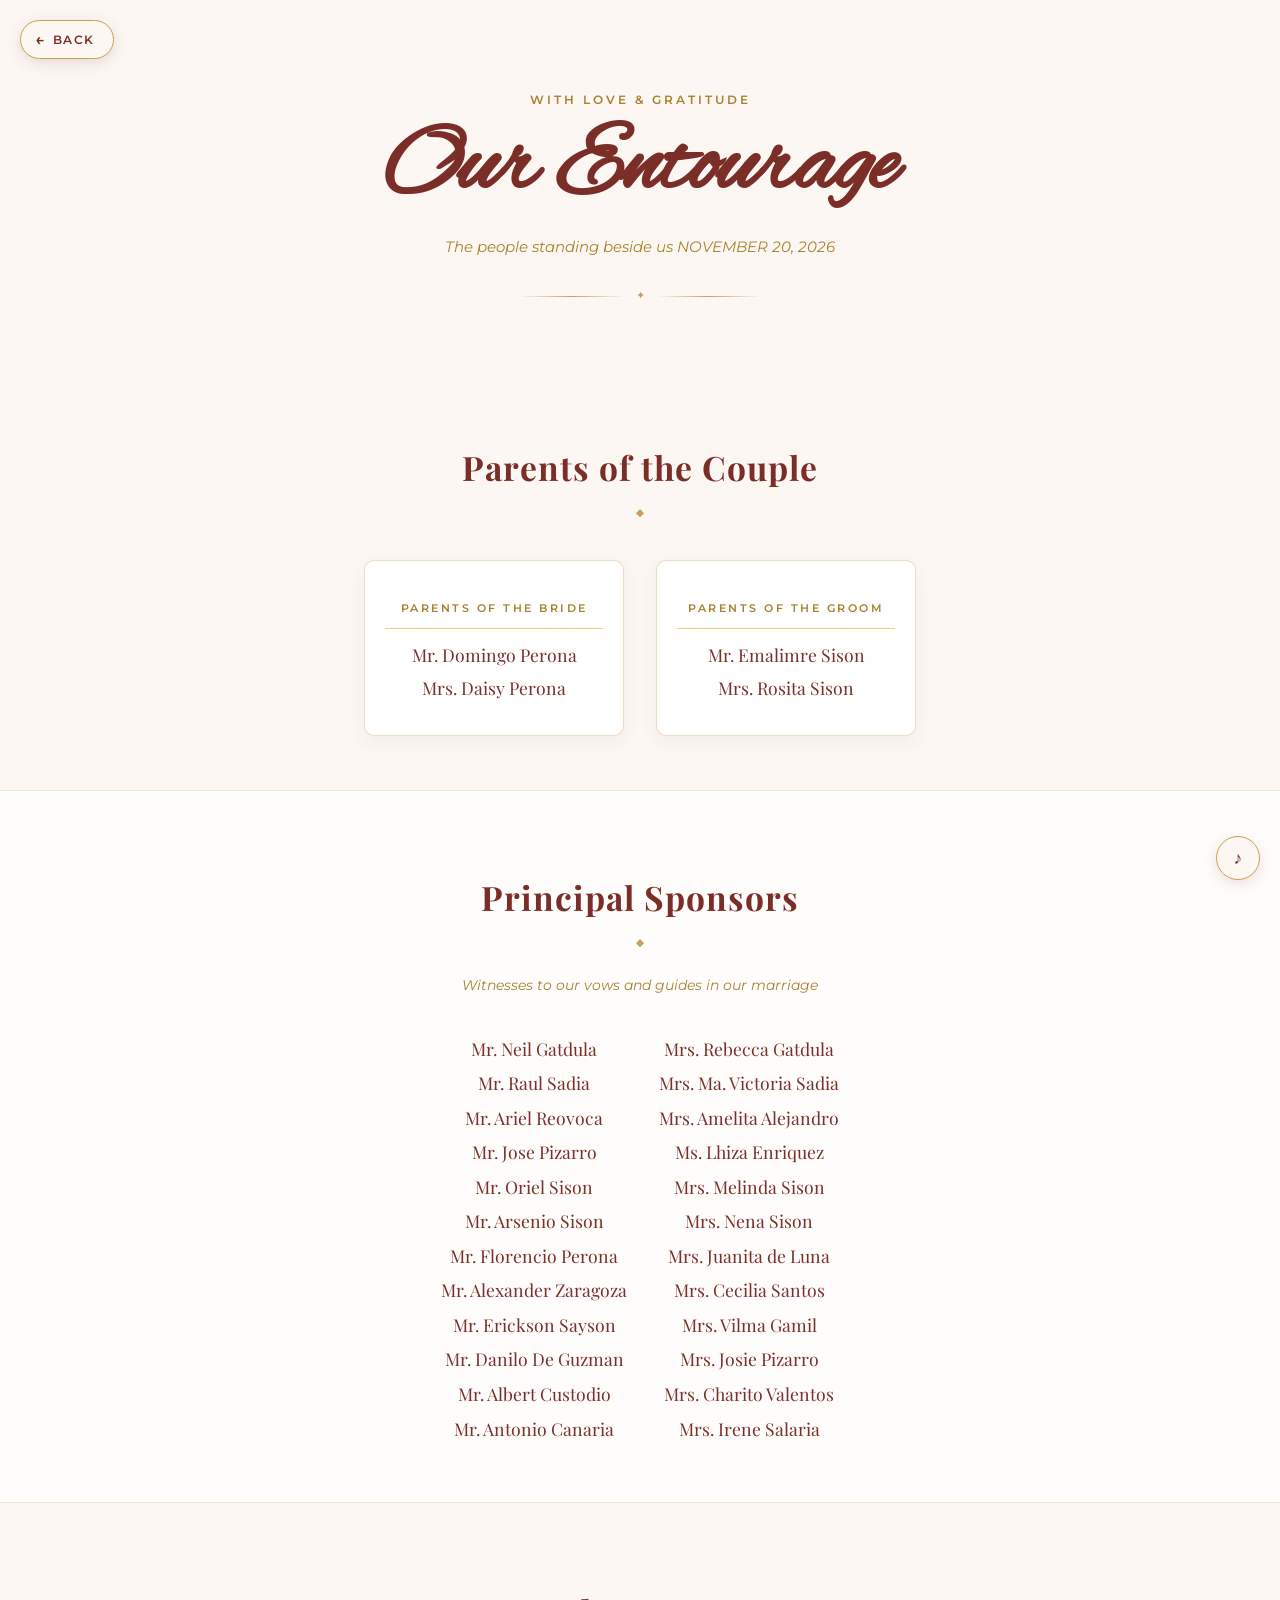
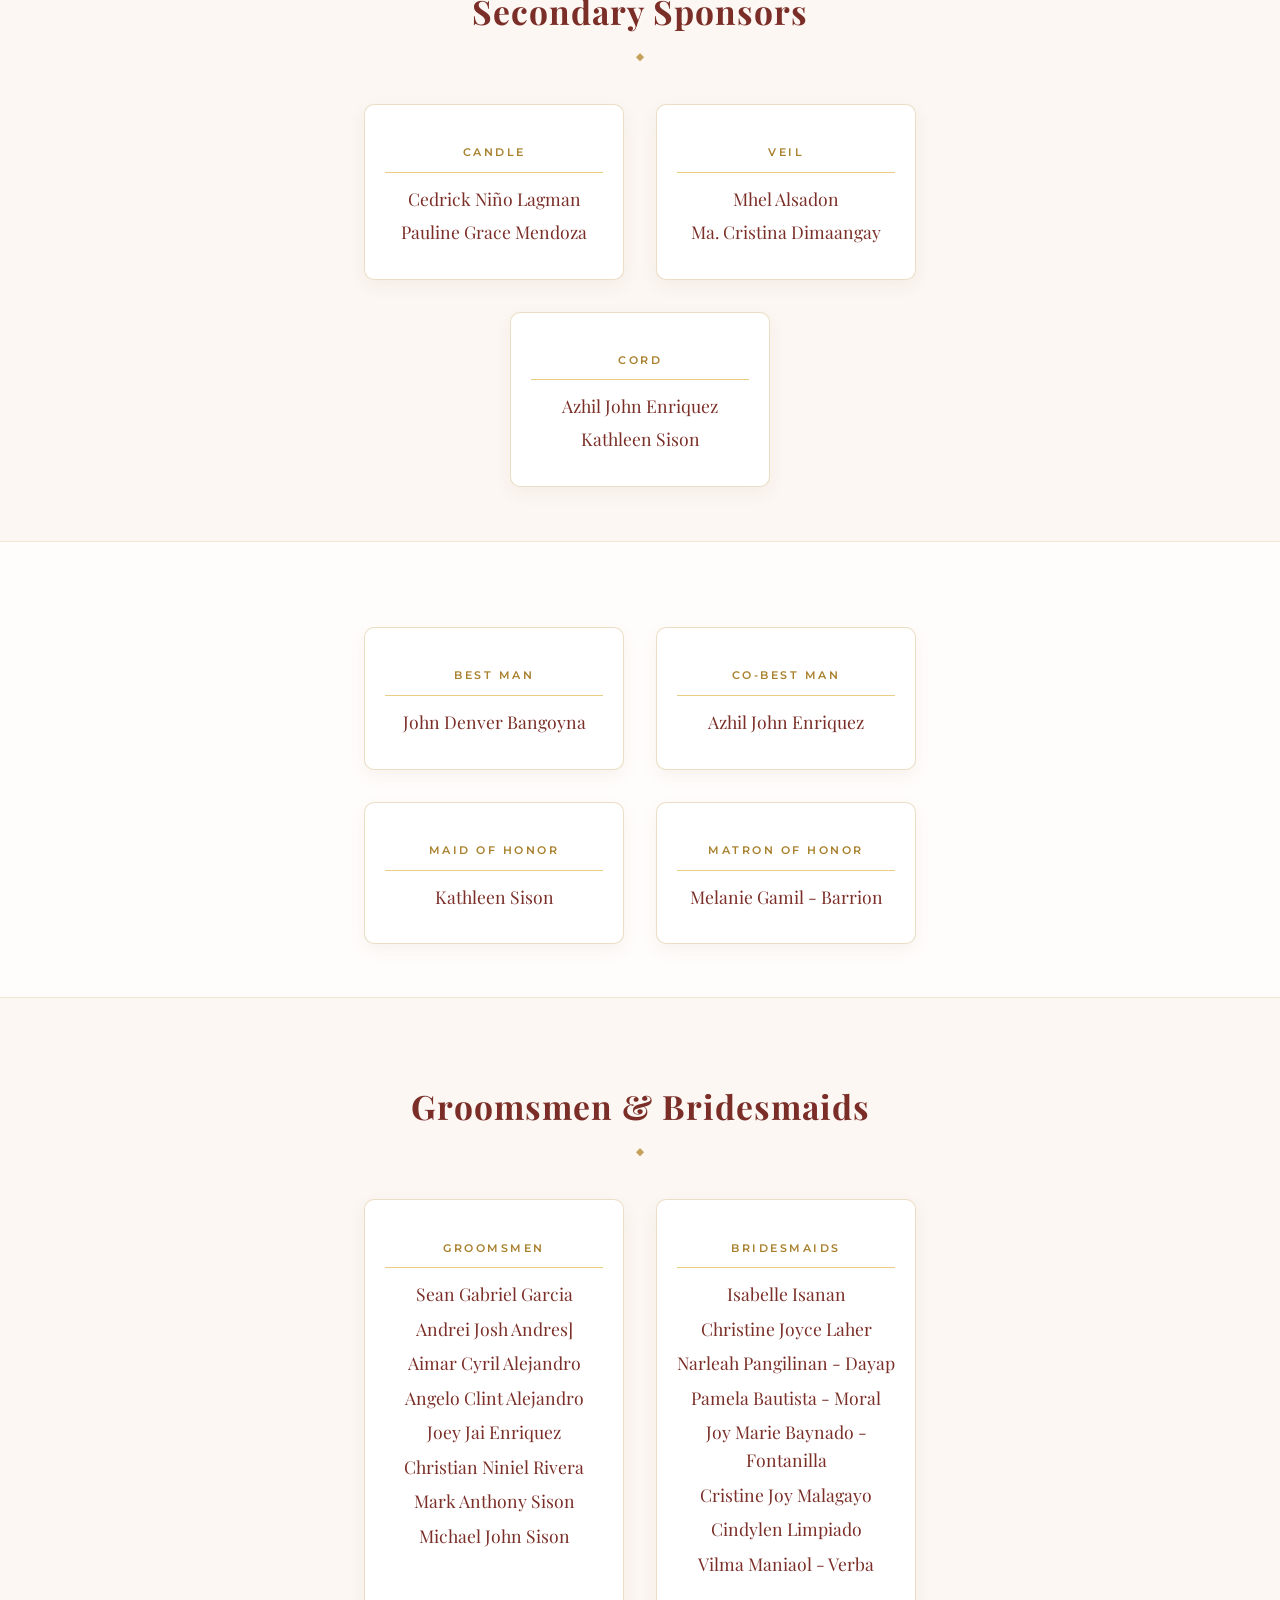
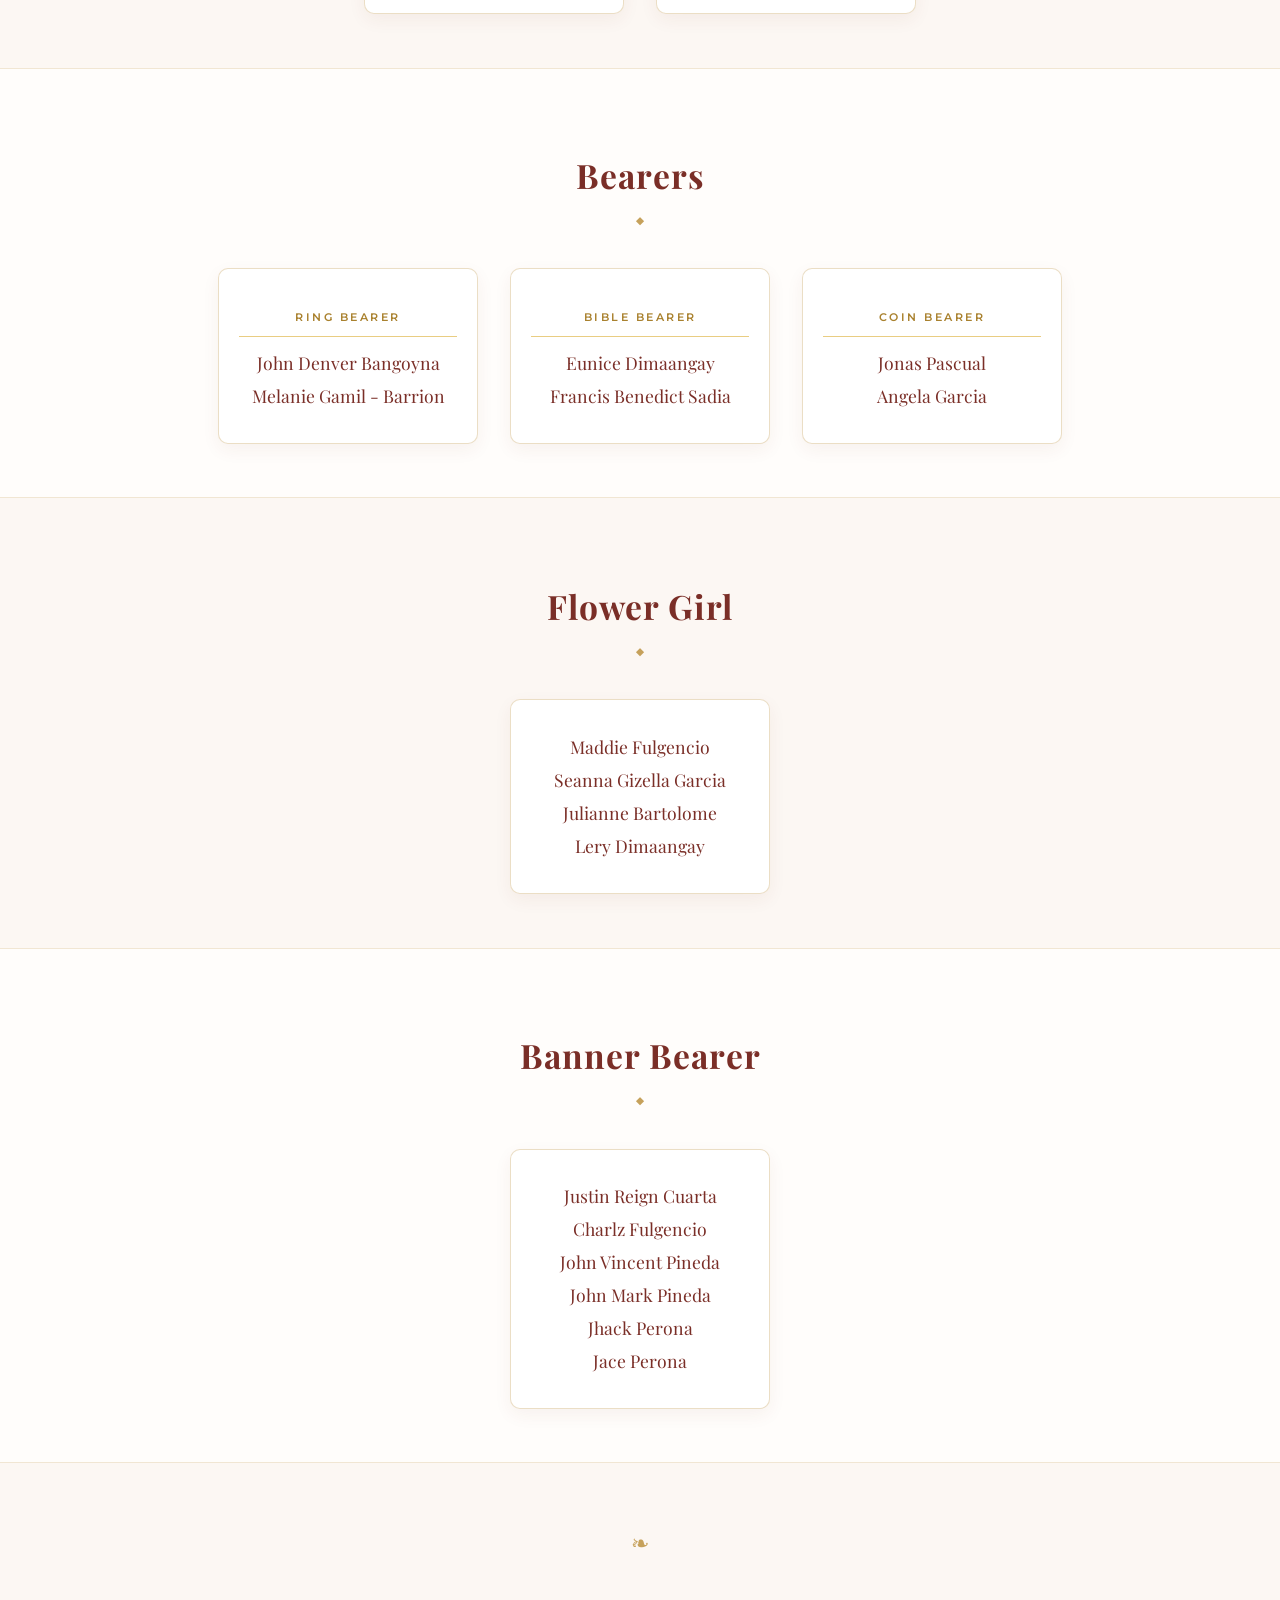
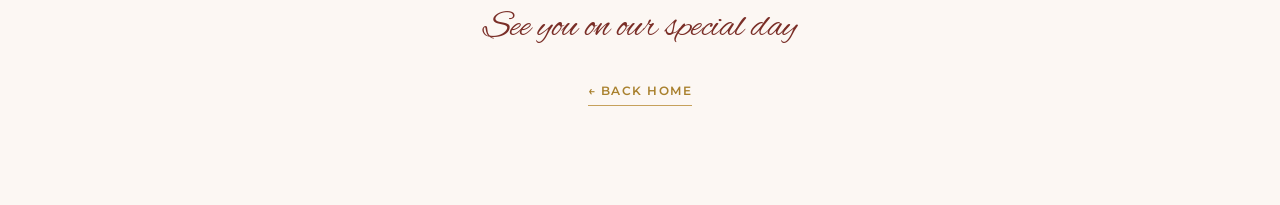
==== entourage.html @ e725b3a6 "Initial commit" ====
<!DOCTYPE html>
<html lang="en">
<head>
<meta charset="UTF-8">
<meta name="viewport" content="width=device-width, initial-scale=1.0">
<title>Entourage </title>
<link rel="stylesheet" href="entourage.css">
<link rel="preconnect" href="https://fonts.googleapis.com">
<link href="https://fonts.googleapis.com/css2?family=Alex+Brush&family=Montserrat:wght@400;500;600;700&family=Playfair+Display:ital,wght@0,400;0,700;1,400&display=swap" rel="stylesheet">
</head>
<body>

  <audio id="bg-music" src="assets/timeless.mp3" loop preload="auto"></audio>
  <button id="music-toggle" class="music-toggle" aria-label="Toggle music">♪</button>

  <a href="mainpage.html" class="ent-back-btn" aria-label="Back to home">
    <span class="ent-back-arrow">&larr;</span> Back
  </a>

  <header class="ent-hero">
    <p class="ent-eyebrow">With Love &amp; Gratitude</p>
    <h1 class="ent-title">Our Entourage</h1>
    <p class="ent-subtitle">The people standing beside us NOVEMBER 20, 2026</p>
    <div class="ent-divider" aria-hidden="true"><span></span><span class="ent-divider-mark">✦</span><span></span></div>
  </header>

  <main>

    <!-- Parents -->
    <section class="ent-section">
      <h2 class="ent-section-title">Parents of the Couple</h2>
      <div class="ent-pair-grid">
        <div class="ent-block">
          <p class="ent-block-label">Parents of the Bride</p>
          <p class="ent-name">Mr. Domingo Perona</p>
          <p class="ent-name">Mrs. Daisy Perona</p>
        </div>
        <div class="ent-block">
          <p class="ent-block-label">Parents of the Groom</p>
          <p class="ent-name">Mr. Emalimre Sison </p>
          <p class="ent-name">Mrs. Rosita Sison</p>
        </div>
      </div>
    </section>

    <!-- Principal Sponsors -->
    <section class="ent-section ent-section--tinted">
      <h2 class="ent-section-title">Principal Sponsors</h2>
      <p class="ent-section-note">Witnesses to our vows and guides in our marriage</p>
      <div class="ent-sponsor-grid">
        <ul class="ent-list">
          <li>Mr. Neil Gatdula</li>
          <li>Mr. Raul Sadia</li>
          <li>Mr. Ariel Reovoca</li>
          <li>Mr. Jose Pizarro</li>
          <li>Mr. Oriel Sison</li>
            <li>Mr. Arsenio Sison</li>
                <li>Mr. Florencio Perona</li>
                <li>Mr. Alexander Zaragoza</li>
                <li>Mr. Erickson Sayson</li>
                <li>Mr. Danilo De Guzman</li>
                <li>Mr. Albert Custodio</li>
                <li>Mr. Antonio Canaria</li>
        </ul>
        <ul class="ent-list">
          <li>Mrs. Rebecca Gatdula</li>
          <li>Mrs. Ma. Victoria Sadia</li>
          <li>Mrs. Amelita Alejandro</li>
          <li>Ms. Lhiza Enriquez</li>
          <li>Mrs. Melinda Sison</li>
            <li>Mrs. Nena Sison</li>
                <li>Mrs. Juanita de Luna</li>
                <li>Mrs. Cecilia Santos</li>
                <li>Mrs. Vilma Gamil</li>
                <li>Mrs. Josie Pizarro</li>
                <li>Mrs. Charito Valentos</li>
                <li>Mrs. Irene Salaria</li>
        </ul>
      </div>
    </section>

    <!-- Secondary Sponsors -->
    <section class="ent-section">
      <h2 class="ent-section-title">Secondary Sponsors</h2>
      <div class="ent-secondary-grid">
        <div class="ent-block">
          <p class="ent-block-label">Candle</p>
          <p class="ent-name">Cedrick Niño Lagman</p>
          <p class="ent-name">Pauline Grace Mendoza</p>
        </div>
        <div class="ent-block">
          <p class="ent-block-label">Veil</p>
          <p class="ent-name">Mhel Alsadon</p>
          <p class="ent-name">Ma. Cristina Dimaangay</p>
        </div>
        <div class="ent-block">
          <p class="ent-block-label">Cord</p>
          <p class="ent-name">Azhil John Enriquez</p>
          <p class="ent-name">Kathleen Sison</p>
        </div>
      </div>
    </section>

    <!-- Best Man / Maid of Honor -->
    <section class="ent-section ent-section--tinted">
      <div class="ent-pair-grid">
        <div class="ent-block">
          <p class="ent-block-label">Best Man</p>
          <p class="ent-name">John Denver Bangoyna</p>
        </div>
        <div class="ent-block">
          <p class="ent-block-label">Co-Best Man</p>
          <p class="ent-name">Azhil John Enriquez</p>
        </div>
      </div>

      <div class="ent-pair-grid">
        <div class="ent-block">
          <p class="ent-block-label">Maid of Honor</p>
          <p class="ent-name">Kathleen Sison</p>
        </div>
        <div class="ent-block">
          <p class="ent-block-label">Matron of Honor</p>
          <p class="ent-name">Melanie Gamil - Barrion</p>
        </div>
      </div>
    </section>

    <!-- Groomsmen / Bridesmaids -->
    <section class="ent-section">
      <h2 class="ent-section-title">Groomsmen &amp; Bridesmaids</h2>
      <div class="ent-pair-grid">
        <div class="ent-block">
          <p class="ent-block-label">Groomsmen</p>
          <ul class="ent-list">
            <li>Sean Gabriel Garcia</li>
            <li>Andrei Josh Andres]</li>
            <li>Aimar Cyril Alejandro</li>
            <li>Angelo Clint Alejandro</li>
            <li>Joey Jai Enriquez</li>
            <li>Christian Niniel Rivera</li>
            <li>Mark Anthony Sison</li>
            <li>Michael John Sison</li>
          </ul>
        </div>
        <div class="ent-block">
          <p class="ent-block-label">Bridesmaids</p>
          <ul class="ent-list">
            <li>Isabelle Isanan</li>
            <li>Christine Joyce Laher</li>
            <li>Narleah Pangilinan - Dayap</li>
            <li>Pamela Bautista - Moral</li>
            <li>Joy Marie Baynado - Fontanilla</li>
            <li>Cristine Joy Malagayo</li>
            <li>Cindylen Limpiado</li>
            <li>Vilma Maniaol - Verba</li>
          </ul>
        </div>
      </div>
    </section>

    <!-- Bearers -->
    <section class="ent-section ent-section--tinted">
      <h2 class="ent-section-title">Bearers</h2>
      <div class="ent-secondary-grid">
        <div class="ent-block">
          <p class="ent-block-label">Ring Bearer</p>
          <p class="ent-name">John Denver Bangoyna</p>
                    <p class="ent-name">Melanie Gamil - Barrion</p>
        </div>
        <div class="ent-block">
          <p class="ent-block-label">Bible Bearer</p>
          <p class="ent-name">Eunice Dimaangay</p>
          <p class="ent-name">Francis Benedict Sadia</p>
        </div>
        <div class="ent-block">
          <p class="ent-block-label">Coin Bearer</p>
          <p class="ent-name">Jonas Pascual</p>
             <p class="ent-name">Angela Garcia</p>
        </div>
      </div>
    </section>

    <!-- Flower Girl -->
    <section class="ent-section">
      <h2 class="ent-section-title">Flower Girl</h2>
      <div class="ent-pair-grid">
        <div class="ent-block">
          <p class="ent-name">Maddie Fulgencio</p>
          <p class="ent-name">Seanna Gizella Garcia</p>
          <p class="ent-name">Julianne Bartolome</p>
          <p class="ent-name">Lery Dimaangay</p>
        </div>
      </div>
    </section>

    <!-- Banner Bearer -->
    <section class="ent-section ent-section--tinted">
      <h2 class="ent-section-title">Banner Bearer</h2>
      <div class="ent-pair-grid">
        <div class="ent-block">
          <p class="ent-name">Justin Reign Cuarta</p>
               <p class="ent-name">Charlz Fulgencio</p>
                    <p class="ent-name">John Vincent Pineda</p>
                         <p class="ent-name">John Mark Pineda</p>
                              <p class="ent-name">Jhack Perona</p>
                                   <p class="ent-name">Jace Perona</p>
        </div>
      </div>
    </section>

  </main>

  <footer class="ent-footer">
    <p>See you on our special day</p>
    <a href="mainpage.html" class="ent-back-link">← Back Home</a>
  </footer>
<script src="music.js"></script>
</body>

</html>
---- entourage.css ----
/* ================================================================
   Entourage Page — matches home.css palette
   ================================================================ */

:root {
  --terracotta:  #C6A15B;
  --sienna:      #A9812E;
  --dark-brown:  #7A2E27;
  --cream:       #fcf7f3;
  --gold-light:  #E9CD82;
  --text-dark:   #5C231D;

  --font-script: 'Alex Brush', cursive;
  --font-sans:   'Montserrat', sans-serif;
  --font-serif:  'Playfair Display', serif;
}

* {
  box-sizing: border-box;
}

body {
  margin: 0;
  background: var(--cream);
  color: var(--text-dark);
  font-family: var(--font-sans);
  line-height: 1.6;
  overflow-x: hidden;
}

/* ================================================================
   BACK BUTTON
   ================================================================ */
.ent-back-btn {
  position: fixed;
  top: 20px;
  left: 20px;
  z-index: 50;
  display: inline-flex;
  align-items: center;
  gap: 6px;
  font-family: var(--font-sans);
  font-size: 0.75rem;
  font-weight: 600;
  letter-spacing: 1.5px;
  text-transform: uppercase;
  color: var(--dark-brown);
  background: var(--cream);
  border: 1px solid var(--terracotta);
  border-radius: 999px;
  padding: 9px 18px 9px 14px;
  text-decoration: none;
  box-shadow: 0 4px 14px rgba(122, 46, 39, 0.15);
  opacity: 0;
  transform: translateX(-8px);
  animation: back-btn-in 0.6s ease 0.2s forwards;
  transition: transform 0.25s ease, box-shadow 0.25s ease, background 0.25s ease;
}

@keyframes back-btn-in {
  to { opacity: 1; transform: translateX(0); }
}

.ent-back-btn:hover {
  transform: translateX(-3px);
  box-shadow: 0 6px 18px rgba(122, 46, 39, 0.25);
  background: var(--terracotta);
  color: #fff;
}

.ent-back-arrow {
  font-size: 1rem;
  line-height: 1;
  transition: transform 0.25s ease;
}

.ent-back-btn:hover .ent-back-arrow {
  transform: translateX(-3px);
}

@media (max-width: 500px) {
  .ent-back-btn {
    top: 14px;
    left: 14px;
    padding: 7px 14px 7px 11px;
    font-size: 0.68rem;
  }
}

/* ================================================================
   HERO
   ================================================================ */
.ent-hero {
  position: relative;
  text-align: center;
  padding: 10vh 5vw 6vh;
}

.ent-eyebrow {
  font-family: var(--font-sans);
  font-size: 0.75rem;
  letter-spacing: 3px;
  text-transform: uppercase;
  color: var(--sienna);
  font-weight: 600;
  margin: 0 0 0.75rem;
  opacity: 0;
  animation: fade-up 0.7s ease 0.1s forwards;
}

.ent-title {
  font-family: var(--font-script);
  font-size: clamp(3.2rem, 10vw, 6rem);
  color: var(--dark-brown);
  margin: 0;
  line-height: 1;
  opacity: 0;
  animation: fade-up 0.8s ease 0.25s forwards;
}

.ent-subtitle {
  font-family: var(--font-sans);
  font-style: italic;
  font-size: 0.95rem;
  color: var(--sienna);
  margin: 1.1rem 0 0;
  opacity: 0;
  animation: fade-up 0.7s ease 0.4s forwards;
}

.ent-divider {
  display: flex;
  align-items: center;
  justify-content: center;
  gap: 12px;
  max-width: 240px;
  margin: 1.75rem auto 0;
  opacity: 0;
  animation: fade-up 0.7s ease 0.55s forwards;
}

.ent-divider span:not(.ent-divider-mark) {
  flex: 1;
  height: 1px;
  background: linear-gradient(90deg, transparent, var(--terracotta), transparent);
}

.ent-divider-mark {
  color: var(--terracotta);
  font-size: 0.7rem;
  transform: rotate(0deg);
}

@keyframes fade-up {
  from { opacity: 0; transform: translateY(14px); }
  to   { opacity: 1; transform: translateY(0); }
}

/* ================================================================
   SECTIONS
   ================================================================ */
.ent-section {
  position: relative;
  padding: 6vh 5vw;
  max-width: 720px;
  margin: 0 auto;
  text-align: center;
}

.ent-section--tinted {
  background: #fffdfb;
  max-width: 100%;
  box-shadow: inset 0 1px 0 rgba(198, 161, 91, 0.25),
              inset 0 -1px 0 rgba(198, 161, 91, 0.25);
}

.ent-section-title {
  font-family: var(--font-serif);
  font-weight: 700;
  font-size: clamp(1.5rem, 4vw, 2.1rem);
  color: var(--dark-brown);
  margin-bottom: 0.5rem;
  letter-spacing: 1px;
  position: relative;
  display: inline-block;
}

.ent-section-title::after {
  content: '◆';
  display: block;
  font-size: 0.6rem;
  color: var(--terracotta);
  margin-top: 10px;
}

.ent-section-note {
  font-style: italic;
  font-size: 0.85rem;
  color: var(--sienna);
  margin: 1rem 0 1.5rem;
}

/* ================================================================
   BLOCKS & CARDS
   ================================================================ */
.ent-pair-grid,
.ent-secondary-grid,
.ent-sponsor-grid {
  display: flex;
  flex-wrap: wrap;
  justify-content: center;
  gap: 2rem;
  margin-top: 2rem;
}

.ent-block {
  flex: 1 1 220px;
  max-width: 260px;
  background: #fff;
  border: 1px solid rgba(198, 161, 91, 0.35);
  border-radius: 10px;
  padding: 1.75rem 1.25rem;
  box-shadow: 0 6px 18px rgba(122, 46, 39, 0.06);
  transition: transform 0.3s ease, box-shadow 0.3s ease;
}

.ent-block:hover {
  transform: translateY(-4px);
  box-shadow: 0 12px 28px rgba(122, 46, 39, 0.12);
}

.ent-block-label {
  font-family: var(--font-sans);
  font-size: 0.7rem;
  letter-spacing: 2.5px;
  text-transform: uppercase;
  color: var(--sienna);
  font-weight: 600;
  margin-bottom: 0.75rem;
  padding-bottom: 0.6rem;
  border-bottom: 1px solid var(--gold-light);
}

.ent-name {
  font-family: var(--font-serif);
  font-size: 1.1rem;
  color: var(--dark-brown);
  margin: 0.3rem 0;
}

.ent-list {
  list-style: none;
  padding: 0;
  margin: 0;
}

.ent-list li {
  font-family: var(--font-serif);
  font-size: 1.1rem;
  color: var(--dark-brown);
  margin: 0.4rem 0;
}

/* ================================================================
   FOOTER
   ================================================================ */
.ent-footer {
  text-align: center;
  padding: 7vh 5vw 11vh;
  position: relative;
}

.ent-footer::before {
  content: '❧';
  display: block;
  font-size: 1.4rem;
  color: var(--terracotta);
  margin-bottom: 1rem;
}

.ent-footer p {
  font-family: var(--font-script);
  font-size: 2.3rem;
  color: var(--dark-brown);
  margin-bottom: 1.25rem;
}

.ent-back-link {
  display: inline-block;
  font-family: var(--font-sans);
  font-size: 0.78rem;
  font-weight: 600;
  letter-spacing: 1.5px;
  text-transform: uppercase;
  color: var(--sienna);
  text-decoration: none;
  border-bottom: 1px solid var(--terracotta);
  padding-bottom: 4px;
  transition: color 0.2s ease, border-color 0.2s ease;
}

.ent-back-link:hover {
  color: var(--dark-brown);
  border-color: var(--dark-brown);
}

.music-toggle {
  position: fixed;
  bottom: 20px;
  right: 20px;
  z-index: 999;
  width: 44px;
  height: 44px;
  border-radius: 50%;
  border: 1px solid var(--terracotta);
  background: var(--cream);
  color: var(--dark-brown);
  font-size: 1.1rem;
  cursor: pointer;
  box-shadow: 0 4px 14px rgba(122, 46, 39, 0.15);
}

.music-toggle.is-playing {
  animation: music-pulse 1.6s ease-in-out infinite;
}

@keyframes music-pulse {
  0%, 100% { box-shadow: 0 0 0 0 rgba(198,161,91,0.4); }
  50% { box-shadow: 0 0 0 8px rgba(198,161,91,0); }
}

/* ================================================================
   MOBILE
   ================================================================ */
@media (max-width: 500px) {
  .ent-pair-grid,
  .ent-secondary-grid,
  .ent-sponsor-grid {
    gap: 1.5rem;
  }

  .ent-block {
    flex: 1 1 100%;
    max-width: 320px;
  }
}

/* ================================================================
   ACCESSIBILITY
   ================================================================ */
@media (prefers-reduced-motion: reduce) {
  .ent-back-btn,
  .ent-eyebrow,
  .ent-title,
  .ent-subtitle,
  .ent-divider {
    animation: none;
    opacity: 1;
    transform: none;
  }
}
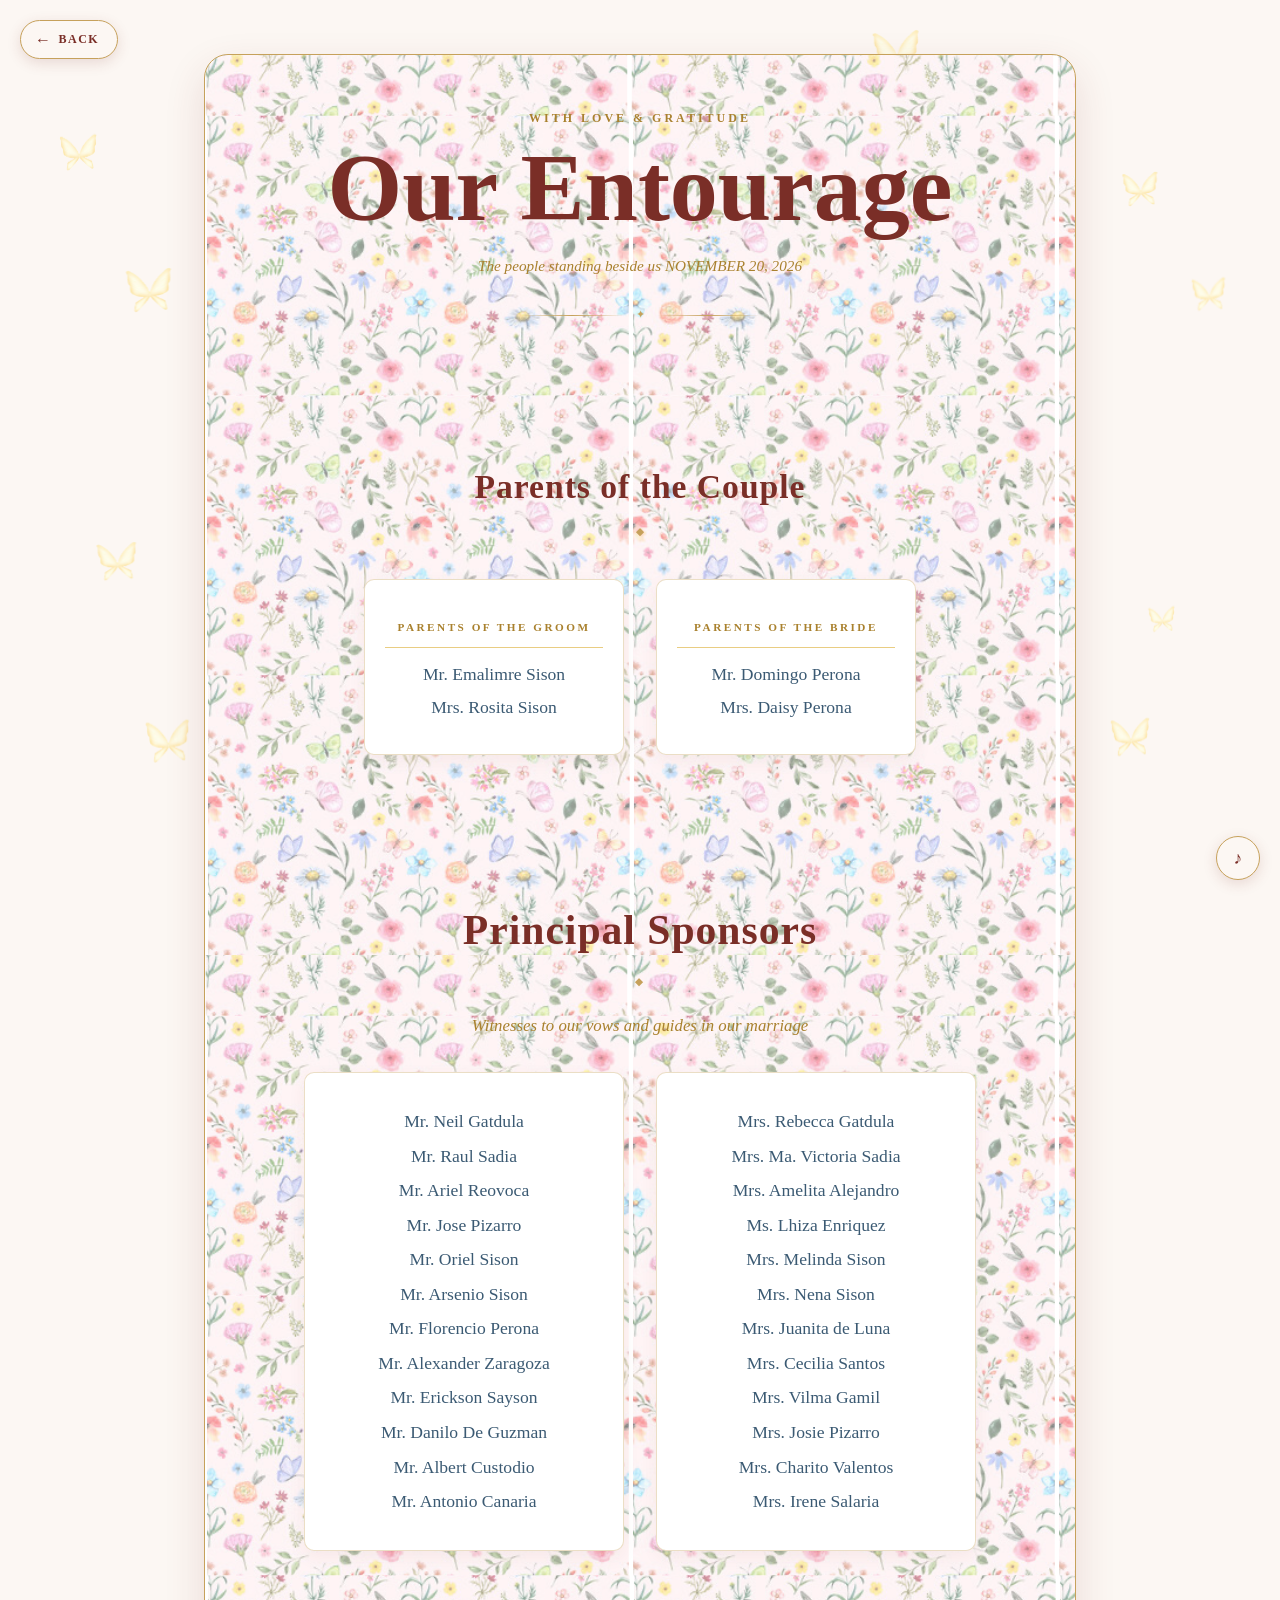
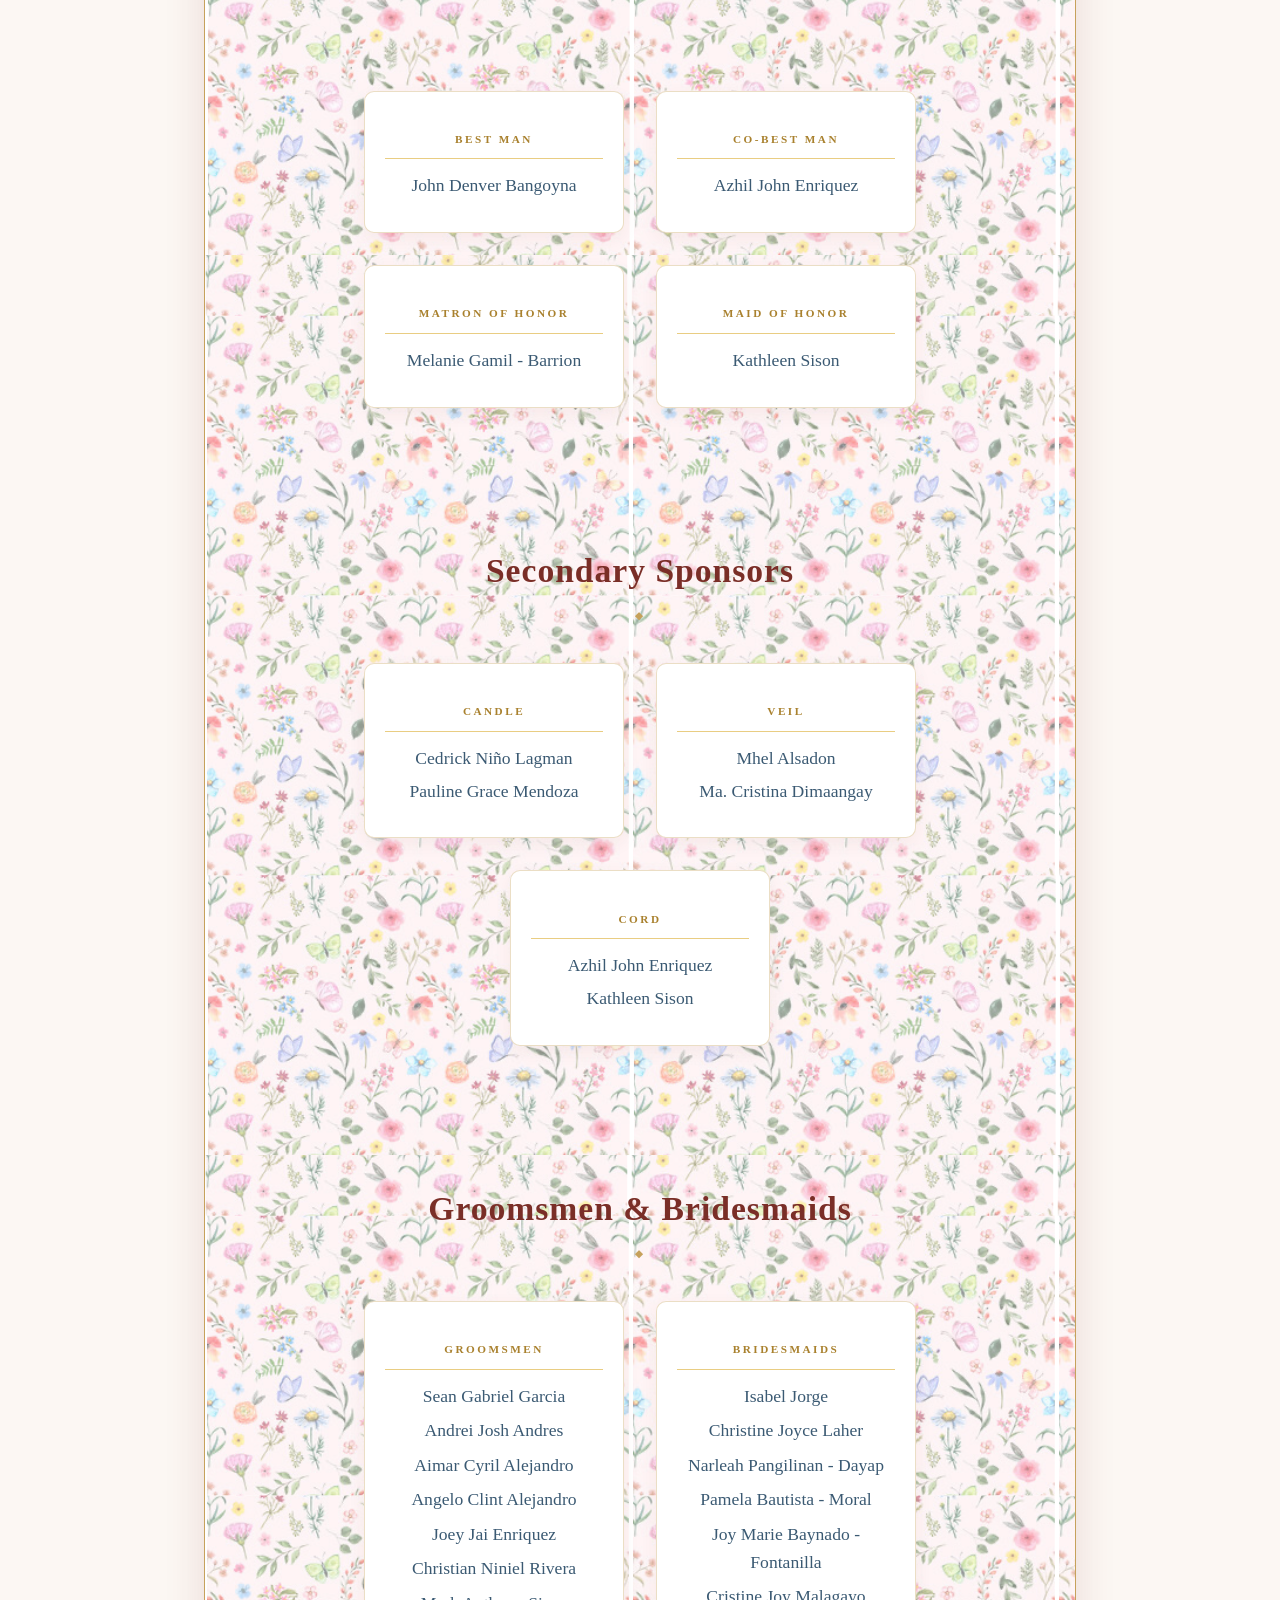
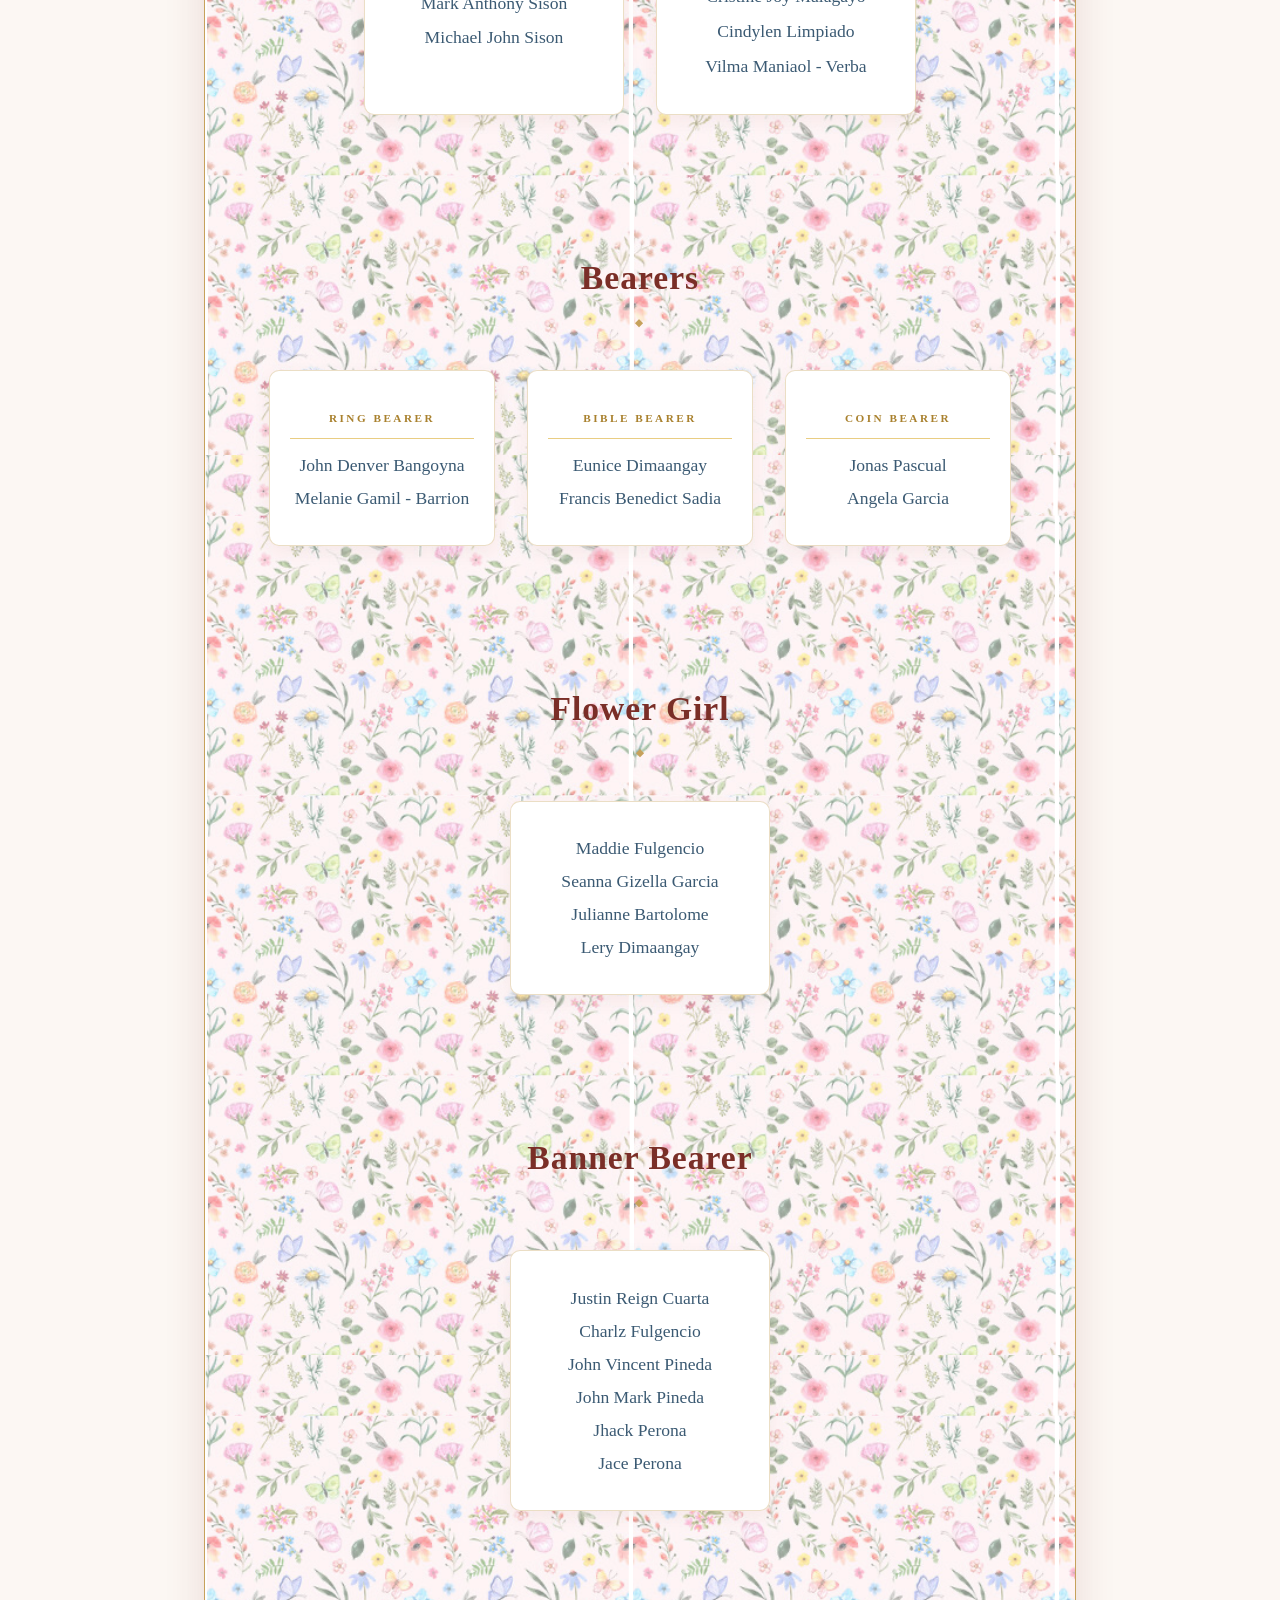
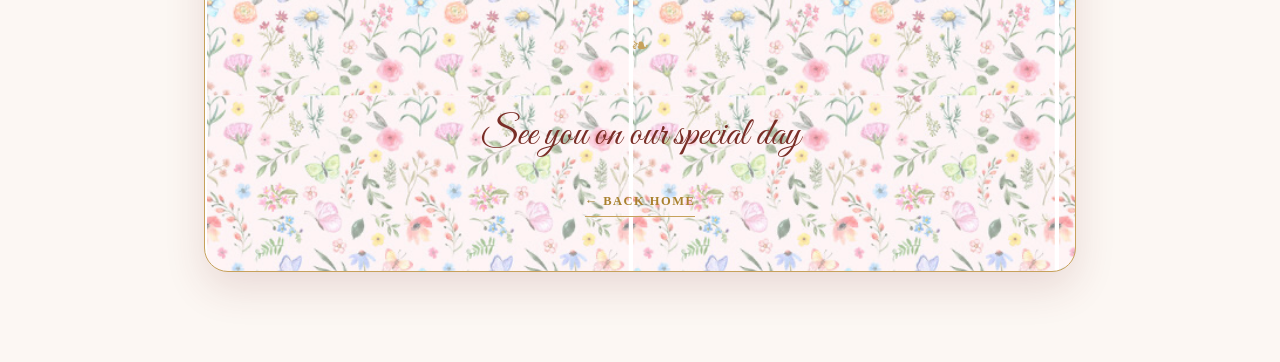
==== commit 1d56ea94: "updated e-invi" ====
--- a/entourage.html
+++ b/entourage.html
@@ -4,218 +4,242 @@
 <meta charset="UTF-8">
 <meta name="viewport" content="width=device-width, initial-scale=1.0">
 <title>Entourage </title>
+<link rel="stylesheet" href="effects.css">
 <link rel="stylesheet" href="entourage.css">
 <link rel="preconnect" href="https://fonts.googleapis.com">
-<link href="https://fonts.googleapis.com/css2?family=Alex+Brush&family=Montserrat:wght@400;500;600;700&family=Playfair+Display:ital,wght@0,400;0,700;1,400&display=swap" rel="stylesheet">
+<link href="https://fonts.googleapis.com/css2?family=Alex+Brush&family=Great+Vibes&family=Montserrat:wght@400;500;600;700&family=Playfair+Display:ital,wght@0,400;0,700;1,400&display=swap" rel="stylesheet">
 </head>
 <body>
 
   <audio id="bg-music" src="assets/timeless.mp3" loop preload="auto"></audio>
   <button id="music-toggle" class="music-toggle" aria-label="Toggle music">♪</button>
+
+  <div id="fairy-layer"></div>
+
+  <div class="smoke-layer">
+    <img src="assets/smoke.png" class="smoke smoke--1" alt="">
+    <img src="assets/smoke.png" class="smoke smoke--2" alt="">
+    <img src="assets/smoke.png" class="smoke smoke--3" alt="">
+  </div>
 
   <a href="mainpage.html" class="ent-back-btn" aria-label="Back to home">
     <span class="ent-back-arrow">&larr;</span> Back
   </a>
 
-  <header class="ent-hero">
-    <p class="ent-eyebrow">With Love &amp; Gratitude</p>
-    <h1 class="ent-title">Our Entourage</h1>
-    <p class="ent-subtitle">The people standing beside us NOVEMBER 20, 2026</p>
-    <div class="ent-divider" aria-hidden="true"><span></span><span class="ent-divider-mark">✦</span><span></span></div>
-  </header>
-
-  <main>
-
-    <!-- Parents -->
-    <section class="ent-section">
-      <h2 class="ent-section-title">Parents of the Couple</h2>
-      <div class="ent-pair-grid">
-        <div class="ent-block">
-          <p class="ent-block-label">Parents of the Bride</p>
-          <p class="ent-name">Mr. Domingo Perona</p>
-          <p class="ent-name">Mrs. Daisy Perona</p>
-        </div>
-        <div class="ent-block">
-          <p class="ent-block-label">Parents of the Groom</p>
-          <p class="ent-name">Mr. Emalimre Sison </p>
-          <p class="ent-name">Mrs. Rosita Sison</p>
-        </div>
-      </div>
-    </section>
-
-    <!-- Principal Sponsors -->
-    <section class="ent-section ent-section--tinted">
-      <h2 class="ent-section-title">Principal Sponsors</h2>
-      <p class="ent-section-note">Witnesses to our vows and guides in our marriage</p>
-      <div class="ent-sponsor-grid">
-        <ul class="ent-list">
-          <li>Mr. Neil Gatdula</li>
-          <li>Mr. Raul Sadia</li>
-          <li>Mr. Ariel Reovoca</li>
-          <li>Mr. Jose Pizarro</li>
-          <li>Mr. Oriel Sison</li>
-            <li>Mr. Arsenio Sison</li>
-                <li>Mr. Florencio Perona</li>
-                <li>Mr. Alexander Zaragoza</li>
-                <li>Mr. Erickson Sayson</li>
-                <li>Mr. Danilo De Guzman</li>
-                <li>Mr. Albert Custodio</li>
-                <li>Mr. Antonio Canaria</li>
-        </ul>
-        <ul class="ent-list">
-          <li>Mrs. Rebecca Gatdula</li>
-          <li>Mrs. Ma. Victoria Sadia</li>
-          <li>Mrs. Amelita Alejandro</li>
-          <li>Ms. Lhiza Enriquez</li>
-          <li>Mrs. Melinda Sison</li>
-            <li>Mrs. Nena Sison</li>
-                <li>Mrs. Juanita de Luna</li>
-                <li>Mrs. Cecilia Santos</li>
-                <li>Mrs. Vilma Gamil</li>
-                <li>Mrs. Josie Pizarro</li>
-                <li>Mrs. Charito Valentos</li>
-                <li>Mrs. Irene Salaria</li>
-        </ul>
-      </div>
-    </section>
-
-    <!-- Secondary Sponsors -->
-    <section class="ent-section">
-      <h2 class="ent-section-title">Secondary Sponsors</h2>
-      <div class="ent-secondary-grid">
-        <div class="ent-block">
-          <p class="ent-block-label">Candle</p>
-          <p class="ent-name">Cedrick Niño Lagman</p>
-          <p class="ent-name">Pauline Grace Mendoza</p>
-        </div>
-        <div class="ent-block">
-          <p class="ent-block-label">Veil</p>
-          <p class="ent-name">Mhel Alsadon</p>
-          <p class="ent-name">Ma. Cristina Dimaangay</p>
-        </div>
-        <div class="ent-block">
-          <p class="ent-block-label">Cord</p>
-          <p class="ent-name">Azhil John Enriquez</p>
-          <p class="ent-name">Kathleen Sison</p>
-        </div>
-      </div>
-    </section>
-
-    <!-- Best Man / Maid of Honor -->
-    <section class="ent-section ent-section--tinted">
-      <div class="ent-pair-grid">
-        <div class="ent-block">
-          <p class="ent-block-label">Best Man</p>
-          <p class="ent-name">John Denver Bangoyna</p>
-        </div>
-        <div class="ent-block">
-          <p class="ent-block-label">Co-Best Man</p>
-          <p class="ent-name">Azhil John Enriquez</p>
-        </div>
-      </div>
-
-      <div class="ent-pair-grid">
-        <div class="ent-block">
-          <p class="ent-block-label">Maid of Honor</p>
-          <p class="ent-name">Kathleen Sison</p>
-        </div>
-        <div class="ent-block">
-          <p class="ent-block-label">Matron of Honor</p>
-          <p class="ent-name">Melanie Gamil - Barrion</p>
-        </div>
-      </div>
-    </section>
-
-    <!-- Groomsmen / Bridesmaids -->
-    <section class="ent-section">
-      <h2 class="ent-section-title">Groomsmen &amp; Bridesmaids</h2>
-      <div class="ent-pair-grid">
-        <div class="ent-block">
-          <p class="ent-block-label">Groomsmen</p>
-          <ul class="ent-list">
-            <li>Sean Gabriel Garcia</li>
-            <li>Andrei Josh Andres]</li>
-            <li>Aimar Cyril Alejandro</li>
-            <li>Angelo Clint Alejandro</li>
-            <li>Joey Jai Enriquez</li>
-            <li>Christian Niniel Rivera</li>
-            <li>Mark Anthony Sison</li>
-            <li>Michael John Sison</li>
-          </ul>
-        </div>
-        <div class="ent-block">
-          <p class="ent-block-label">Bridesmaids</p>
-          <ul class="ent-list">
-            <li>Isabelle Isanan</li>
-            <li>Christine Joyce Laher</li>
-            <li>Narleah Pangilinan - Dayap</li>
-            <li>Pamela Bautista - Moral</li>
-            <li>Joy Marie Baynado - Fontanilla</li>
-            <li>Cristine Joy Malagayo</li>
-            <li>Cindylen Limpiado</li>
-            <li>Vilma Maniaol - Verba</li>
-          </ul>
-        </div>
-      </div>
-    </section>
-
-    <!-- Bearers -->
-    <section class="ent-section ent-section--tinted">
-      <h2 class="ent-section-title">Bearers</h2>
-      <div class="ent-secondary-grid">
-        <div class="ent-block">
-          <p class="ent-block-label">Ring Bearer</p>
-          <p class="ent-name">John Denver Bangoyna</p>
-                    <p class="ent-name">Melanie Gamil - Barrion</p>
-        </div>
-        <div class="ent-block">
-          <p class="ent-block-label">Bible Bearer</p>
-          <p class="ent-name">Eunice Dimaangay</p>
-          <p class="ent-name">Francis Benedict Sadia</p>
-        </div>
-        <div class="ent-block">
-          <p class="ent-block-label">Coin Bearer</p>
-          <p class="ent-name">Jonas Pascual</p>
-             <p class="ent-name">Angela Garcia</p>
-        </div>
-      </div>
-    </section>
-
-    <!-- Flower Girl -->
-    <section class="ent-section">
-      <h2 class="ent-section-title">Flower Girl</h2>
-      <div class="ent-pair-grid">
-        <div class="ent-block">
-          <p class="ent-name">Maddie Fulgencio</p>
-          <p class="ent-name">Seanna Gizella Garcia</p>
-          <p class="ent-name">Julianne Bartolome</p>
-          <p class="ent-name">Lery Dimaangay</p>
-        </div>
-      </div>
-    </section>
-
-    <!-- Banner Bearer -->
-    <section class="ent-section ent-section--tinted">
-      <h2 class="ent-section-title">Banner Bearer</h2>
-      <div class="ent-pair-grid">
-        <div class="ent-block">
-          <p class="ent-name">Justin Reign Cuarta</p>
-               <p class="ent-name">Charlz Fulgencio</p>
-                    <p class="ent-name">John Vincent Pineda</p>
-                         <p class="ent-name">John Mark Pineda</p>
-                              <p class="ent-name">Jhack Perona</p>
-                                   <p class="ent-name">Jace Perona</p>
-        </div>
-      </div>
-    </section>
-
-  </main>
-
-  <footer class="ent-footer">
-    <p>See you on our special day</p>
-    <a href="mainpage.html" class="ent-back-link">← Back Home</a>
-  </footer>
+  <div class="ent-page-container">
+    <div class="ent-frame">
+
+      <header class="ent-hero">
+        <p class="ent-eyebrow">With Love &amp; Gratitude</p>
+        <h1 class="ent-title">Our Entourage</h1>
+        <p class="ent-subtitle">The people standing beside us NOVEMBER 20, 2026</p>
+        <div class="ent-divider" aria-hidden="true"><span></span><span class="ent-divider-mark">✦</span><span></span></div>
+      </header>
+
+      <main>
+
+        <!-- Parents -->
+        <section class="ent-section">
+          <h2 class="ent-section-title">Parents of the Couple</h2>
+          <div class="ent-pair-grid">
+            <div class="ent-block">
+              <p class="ent-block-label">Parents of the Groom</p>
+              <p class="ent-name">Mr. Emalimre Sison </p>
+              <p class="ent-name">Mrs. Rosita Sison</p>
+            </div>
+            <div class="ent-block">
+              <p class="ent-block-label">Parents of the Bride</p>
+              <p class="ent-name">Mr. Domingo Perona</p>
+              <p class="ent-name">Mrs. Daisy Perona</p>
+            </div>
+          </div>
+        </section>
+
+       <!-- Principal Sponsors -->
+<section class="ent-section ent-section--tinted ent-section--sponsors">
+  <h2 class="ent-section-title">Principal Sponsors</h2>
+  <p class="ent-section-note">Witnesses to our vows and guides in our marriage</p>
+  <div class="ent-sponsor-grid">
+    <div class="ent-block">
+      <ul class="ent-list">
+        <li>Mr. Neil Gatdula</li>
+        <li>Mr. Raul Sadia</li>
+        <li>Mr. Ariel Reovoca</li>
+        <li>Mr. Jose Pizarro</li>
+        <li>Mr. Oriel Sison</li>
+        <li>Mr. Arsenio Sison</li>
+        <li>Mr. Florencio Perona</li>
+        <li>Mr. Alexander Zaragoza</li>
+        <li>Mr. Erickson Sayson</li>
+        <li>Mr. Danilo De Guzman</li>
+        <li>Mr. Albert Custodio</li>
+        <li>Mr. Antonio Canaria</li>
+      </ul>
+    </div>
+    <div class="ent-block">
+      <ul class="ent-list">
+        <li>Mrs. Rebecca Gatdula</li>
+        <li>Mrs. Ma. Victoria Sadia</li>
+        <li>Mrs. Amelita Alejandro</li>
+        <li>Ms. Lhiza Enriquez</li>
+        <li>Mrs. Melinda Sison</li>
+        <li>Mrs. Nena Sison</li>
+        <li>Mrs. Juanita de Luna</li>
+        <li>Mrs. Cecilia Santos</li>
+        <li>Mrs. Vilma Gamil</li>
+        <li>Mrs. Josie Pizarro</li>
+        <li>Mrs. Charito Valentos</li>
+        <li>Mrs. Irene Salaria</li>
+      </ul>
+    </div>
+  </div>
+</section>
+
+     <!-- Best Man / Maid of Honor -->
+        <section class="ent-section ent-section--tinted">
+          <div class="ent-pair-grid">
+            <div class="ent-block">
+              <p class="ent-block-label">Best Man</p>
+              <p class="ent-name">John Denver Bangoyna</p>
+            </div>
+            <div class="ent-block">
+              <p class="ent-block-label">Co-Best Man</p>
+              <p class="ent-name">Azhil John Enriquez</p>
+            </div>
+          </div>
+
+          <div class="ent-pair-grid">
+            <div class="ent-block">
+                   <p class="ent-block-label">Matron of Honor</p>
+              <p class="ent-name">Melanie Gamil - Barrion</p>
+            </div>
+            <div class="ent-block">
+        <p class="ent-block-label">Maid of Honor</p>
+              <p class="ent-name">Kathleen Sison</p>
+            </div>
+          </div>
+        </section>
+
+
+        <!-- Secondary Sponsors -->
+        <section class="ent-section">
+          <h2 class="ent-section-title">Secondary Sponsors</h2>
+          <div class="ent-secondary-grid">
+            <div class="ent-block">
+              <p class="ent-block-label">Candle</p>
+              <p class="ent-name">Cedrick Niño Lagman</p>
+              <p class="ent-name">Pauline Grace Mendoza</p>
+            </div>
+            <div class="ent-block">
+              <p class="ent-block-label">Veil</p>
+              <p class="ent-name">Mhel Alsadon</p>
+              <p class="ent-name">Ma. Cristina Dimaangay</p>
+            </div>
+            <div class="ent-block">
+              <p class="ent-block-label">Cord</p>
+              <p class="ent-name">Azhil John Enriquez</p>
+              <p class="ent-name">Kathleen Sison</p>
+            </div>
+          </div>
+        </section>
+
+       
+
+        <!-- Groomsmen / Bridesmaids -->
+        <section class="ent-section">
+          <h2 class="ent-section-title">Groomsmen &amp; Bridesmaids</h2>
+          <div class="ent-pair-grid">
+            <div class="ent-block">
+              <p class="ent-block-label">Groomsmen</p>
+              <ul class="ent-list">
+                <li>Sean Gabriel Garcia</li>
+                <li>Andrei Josh Andres</li>
+                <li>Aimar Cyril Alejandro</li>
+                <li>Angelo Clint Alejandro</li>
+                <li>Joey Jai Enriquez</li>
+                <li>Christian Niniel Rivera</li>
+                <li>Mark Anthony Sison</li>
+                <li>Michael John Sison</li>
+              </ul>
+            </div>
+            <div class="ent-block">
+              <p class="ent-block-label">Bridesmaids</p>
+              <ul class="ent-list">
+                <li>Isabel Jorge</li>
+                <li>Christine Joyce Laher</li>
+                <li>Narleah Pangilinan - Dayap</li>
+                <li>Pamela Bautista - Moral</li>
+                <li>Joy Marie Baynado - Fontanilla</li>
+                <li>Cristine Joy Malagayo</li>
+                <li>Cindylen Limpiado</li>
+                <li>Vilma Maniaol - Verba</li>
+              </ul>
+            </div>
+          </div>
+        </section>
+
+        <!-- Bearers -->
+        <section class="ent-section ent-section--tinted">
+          <h2 class="ent-section-title">Bearers</h2>
+          <div class="ent-secondary-grid">
+            <div class="ent-block">
+              <p class="ent-block-label">Ring Bearer</p>
+              <p class="ent-name">John Denver Bangoyna</p>
+                        <p class="ent-name">Melanie Gamil - Barrion</p>
+            </div>
+            <div class="ent-block">
+              <p class="ent-block-label">Bible Bearer</p>
+              <p class="ent-name">Eunice Dimaangay</p>
+              <p class="ent-name">Francis Benedict Sadia</p>
+            </div>
+            <div class="ent-block">
+              <p class="ent-block-label">Coin Bearer</p>
+              <p class="ent-name">Jonas Pascual</p>
+                 <p class="ent-name">Angela Garcia</p>
+            </div>
+          </div>
+        </section>
+
+        <!-- Flower Girl -->
+        <section class="ent-section">
+          <h2 class="ent-section-title">Flower Girl</h2>
+          <div class="ent-pair-grid">
+            <div class="ent-block">
+              <p class="ent-name">Maddie Fulgencio</p>
+              <p class="ent-name">Seanna Gizella Garcia</p>
+              <p class="ent-name">Julianne Bartolome</p>
+              <p class="ent-name">Lery Dimaangay</p>
+            </div>
+          </div>
+        </section>
+
+        <!-- Banner Bearer -->
+        <section class="ent-section ent-section--tinted">
+          <h2 class="ent-section-title">Banner Bearer</h2>
+          <div class="ent-pair-grid">
+            <div class="ent-block">
+              <p class="ent-name">Justin Reign Cuarta</p>
+                   <p class="ent-name">Charlz Fulgencio</p>
+                        <p class="ent-name">John Vincent Pineda</p>
+                             <p class="ent-name">John Mark Pineda</p>
+                                  <p class="ent-name">Jhack Perona</p>
+                                       <p class="ent-name">Jace Perona</p>
+            </div>
+          </div>
+        </section>
+
+      </main>
+
+      <footer class="ent-footer">
+        <p>See you on our special day</p>
+        <a href="mainpage.html" class="ent-back-link">← Back Home</a>
+      </footer>
+
+    </div>
+  </div>
+
 <script src="music.js"></script>
+<script src="mainpage.js"></script>
 </body>
 
 </html>
--- a/effects.css
+++ b/effects.css
@@ -0,0 +1,104 @@
+/* ================================================================
+   SMOKE / CLOUD LAYER — loops fully across the screen
+   ================================================================ */
+.smoke-layer {
+  position: fixed;
+  inset: 0;
+  overflow: hidden;
+  z-index: 0;
+  pointer-events: none;
+  touch-action: none;
+  width: 100vw;
+  max-width: 100vw;
+}
+
+.smoke-layer img {
+  pointer-events: none;
+}
+
+.smoke {
+  position: absolute;
+  width: 700px;
+  max-width: none;
+  opacity: 0;
+  animation-name: smoke-drift;
+  animation-duration: 60s;
+  animation-timing-function: linear;
+  animation-iteration-count: infinite;
+  animation-fill-mode: backwards;
+  -webkit-mask-image: radial-gradient(ellipse at center, black 40%, transparent 75%);
+  mask-image: radial-gradient(ellipse at center, black 40%, transparent 75%);
+}
+
+.smoke--1 {
+  top: 5%;
+  animation-delay: -5s;    /* negative = starts already 5s into the journey, visible immediately */
+}
+
+.smoke--2 {
+  top: 40%;
+  animation-delay: -25s;   /* starts already partway across the screen on load */
+}
+
+.smoke--3 {
+  top: 27%;
+  animation-delay: -45s;   /* starts even further along, so all three are staggered and visible right away */
+}
+
+/* starts off-screen left, drifts all the way across to off-screen right, loops forever */
+@keyframes smoke-drift {
+  0% {
+    left: -40%;
+    opacity: 0;
+  }
+  10% {
+    opacity: 0.6;
+  }
+  90% {
+    opacity: 0.6;
+  }
+  100% {
+    left: 110%;
+    opacity: 0;
+  }
+}
+
+/* ================================================================
+  FAIRYS =)
+   ================================================================ */
+
+#fairy-layer {
+  position: fixed;
+  top: 0;
+  left: 0;
+  width: 100vw;
+  height: 100vh;
+  pointer-events: none;
+  z-index: 0;
+  overflow: hidden;
+}
+
+.fairy-wrap {
+  position: absolute;
+  will-change: transform;
+}
+
+.fairy {
+  display: block;
+  width: 100%;
+  height: auto;
+  opacity: 0.85;
+  transform-origin: center center;
+  --fairy-rotate: 0deg;
+  animation: fairy-flap 0.9s ease-in-out infinite;
+}
+
+/* rotation corrections so each pose reads as flying level in that direction —
+   nudge these degree values by eye until the flight path looks right */
+
+.fairy--normal { --fairy-rotate: 0deg; }
+
+@keyframes fairy-flap {
+  0%, 100% { transform: rotate(var(--fairy-rotate)) scaleX(1); }
+  50%      { transform: rotate(var(--fairy-rotate)) scaleX(0.55); }
+}
--- a/entourage.css
+++ b/entourage.css
@@ -1,5 +1,5 @@
 /* ================================================================
-   Entourage Page — matches home.css palette
+   Entourage Page — matches home.css / details.css palette
    ================================================================ */
 
 :root {
@@ -9,10 +9,7 @@
   --cream:       #fcf7f3;
   --gold-light:  #E9CD82;
   --text-dark:   #5C231D;
-
-  --font-script: 'Alex Brush', cursive;
-  --font-sans:   'Montserrat', sans-serif;
-  --font-serif:  'Playfair Display', serif;
+  --name-blue:   #3B5A73;
 }
 
 * {
@@ -26,6 +23,43 @@
   font-family: var(--font-sans);
   line-height: 1.6;
   overflow-x: hidden;
+}
+
+/* ================================================================
+   PAGE LAYOUT / FRAME
+   (mirrors .details-page / .details-frame from details.css)
+   ================================================================ */
+.ent-page-container {
+  display: flex;
+  flex-direction: column;
+  align-items: center;
+  width: 100%;
+  max-width: 1000px;
+  margin: 0 auto;
+  padding: 6vh 5vw 10vh;
+  position: relative;
+  z-index: 1;
+}
+
+.ent-frame {
+  width: 100%;
+  background-color: #fff;
+  background-image: url('assets/ento2.png');
+  background-repeat: repeat;
+  background-size: auto;
+  border: 1.5px solid var(--terracotta);
+  border-radius: 24px;
+  padding: 6vh 0;
+  box-shadow: 0 16px 40px rgba(122, 46, 39, 0.14);
+  position: relative;
+  overflow: hidden;
+}
+
+@media (max-width: 450px) {
+  .ent-frame {
+    padding: 5vh 0;
+    border-radius: 16px;
+  }
 }
 
 /* ================================================================
@@ -78,7 +112,7 @@
   transform: translateX(-3px);
 }
 
-@media (max-width: 500px) {
+@media (max-width: 450px) {
   .ent-back-btn {
     top: 14px;
     left: 14px;
@@ -93,7 +127,7 @@
 .ent-hero {
   position: relative;
   text-align: center;
-  padding: 10vh 5vw 6vh;
+  padding: 0 5vw 6vh;
 }
 
 .ent-eyebrow {
@@ -168,10 +202,8 @@
 }
 
 .ent-section--tinted {
-  background: #fffdfb;
+  background: transparent;
   max-width: 100%;
-  box-shadow: inset 0 1px 0 rgba(198, 161, 91, 0.25),
-              inset 0 -1px 0 rgba(198, 161, 91, 0.25);
 }
 
 .ent-section-title {
@@ -200,6 +232,14 @@
   margin: 1rem 0 1.5rem;
 }
 
+/* Principal Sponsors — larger title/note */
+.ent-section--sponsors .ent-section-title {
+  font-size: clamp(1.9rem, 5vw, 2.6rem);
+}
+
+.ent-section--sponsors .ent-section-note {
+  font-size: 1.05rem;
+}
 /* ================================================================
    BLOCKS & CARDS
    ================================================================ */
@@ -244,7 +284,7 @@
 .ent-name {
   font-family: var(--font-serif);
   font-size: 1.1rem;
-  color: var(--dark-brown);
+  color: var(--name-blue);
   margin: 0.3rem 0;
 }
 
@@ -253,12 +293,14 @@
   padding: 0;
   margin: 0;
 }
-
 .ent-list li {
   font-family: var(--font-serif);
   font-size: 1.1rem;
-  color: var(--dark-brown);
+  color: var(--name-blue);
   margin: 0.4rem 0;
+}
+.ent-sponsor-grid .ent-block {
+  max-width: 320px;
 }
 
 /* ================================================================
@@ -266,7 +308,7 @@
    ================================================================ */
 .ent-footer {
   text-align: center;
-  padding: 7vh 5vw 11vh;
+  padding: 7vh 5vw 0;
   position: relative;
 }
 
@@ -279,8 +321,8 @@
 }
 
 .ent-footer p {
-  font-family: var(--font-script);
-  font-size: 2.3rem;
+  font-family: 'Great Vibes', cursive;
+  font-size: 2.5rem;
   color: var(--dark-brown);
   margin-bottom: 1.25rem;
 }
@@ -332,7 +374,7 @@
 /* ================================================================
    MOBILE
    ================================================================ */
-@media (max-width: 500px) {
+@media (max-width: 450px) {
   .ent-pair-grid,
   .ent-secondary-grid,
   .ent-sponsor-grid {
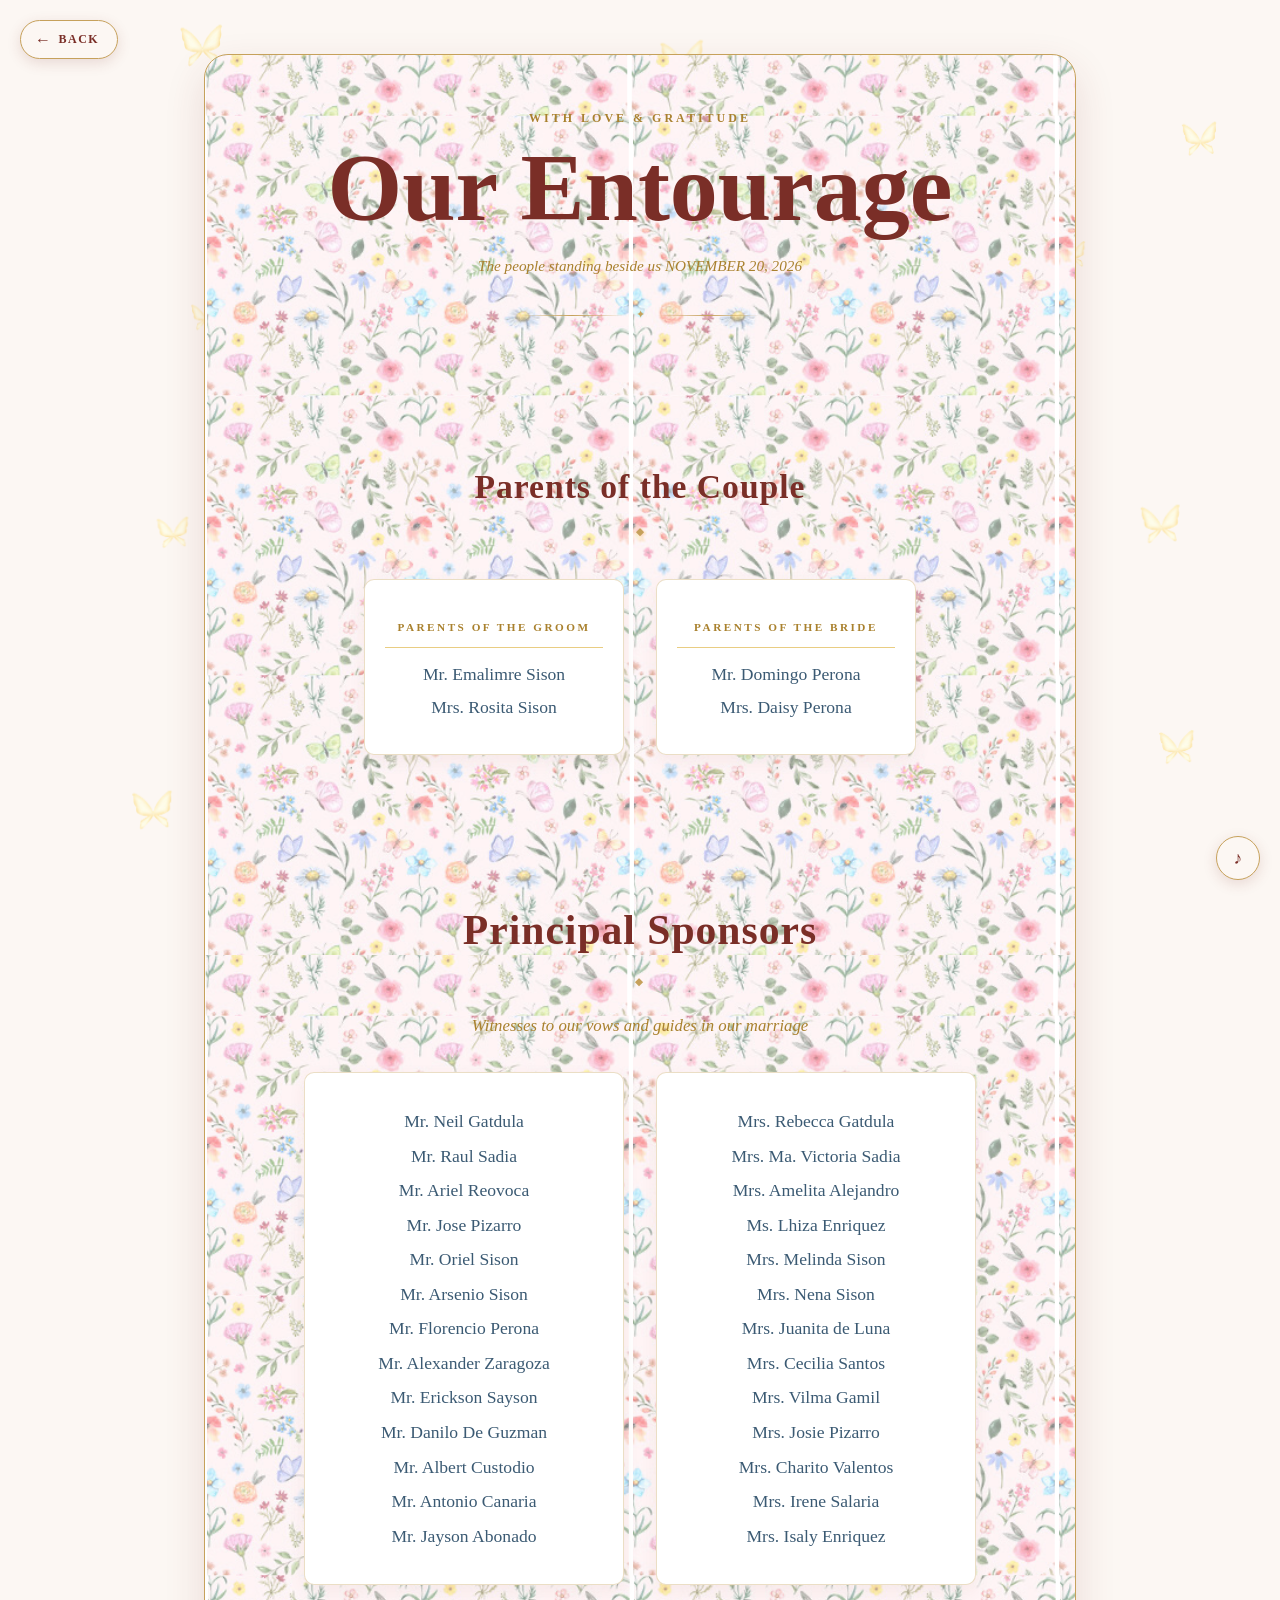
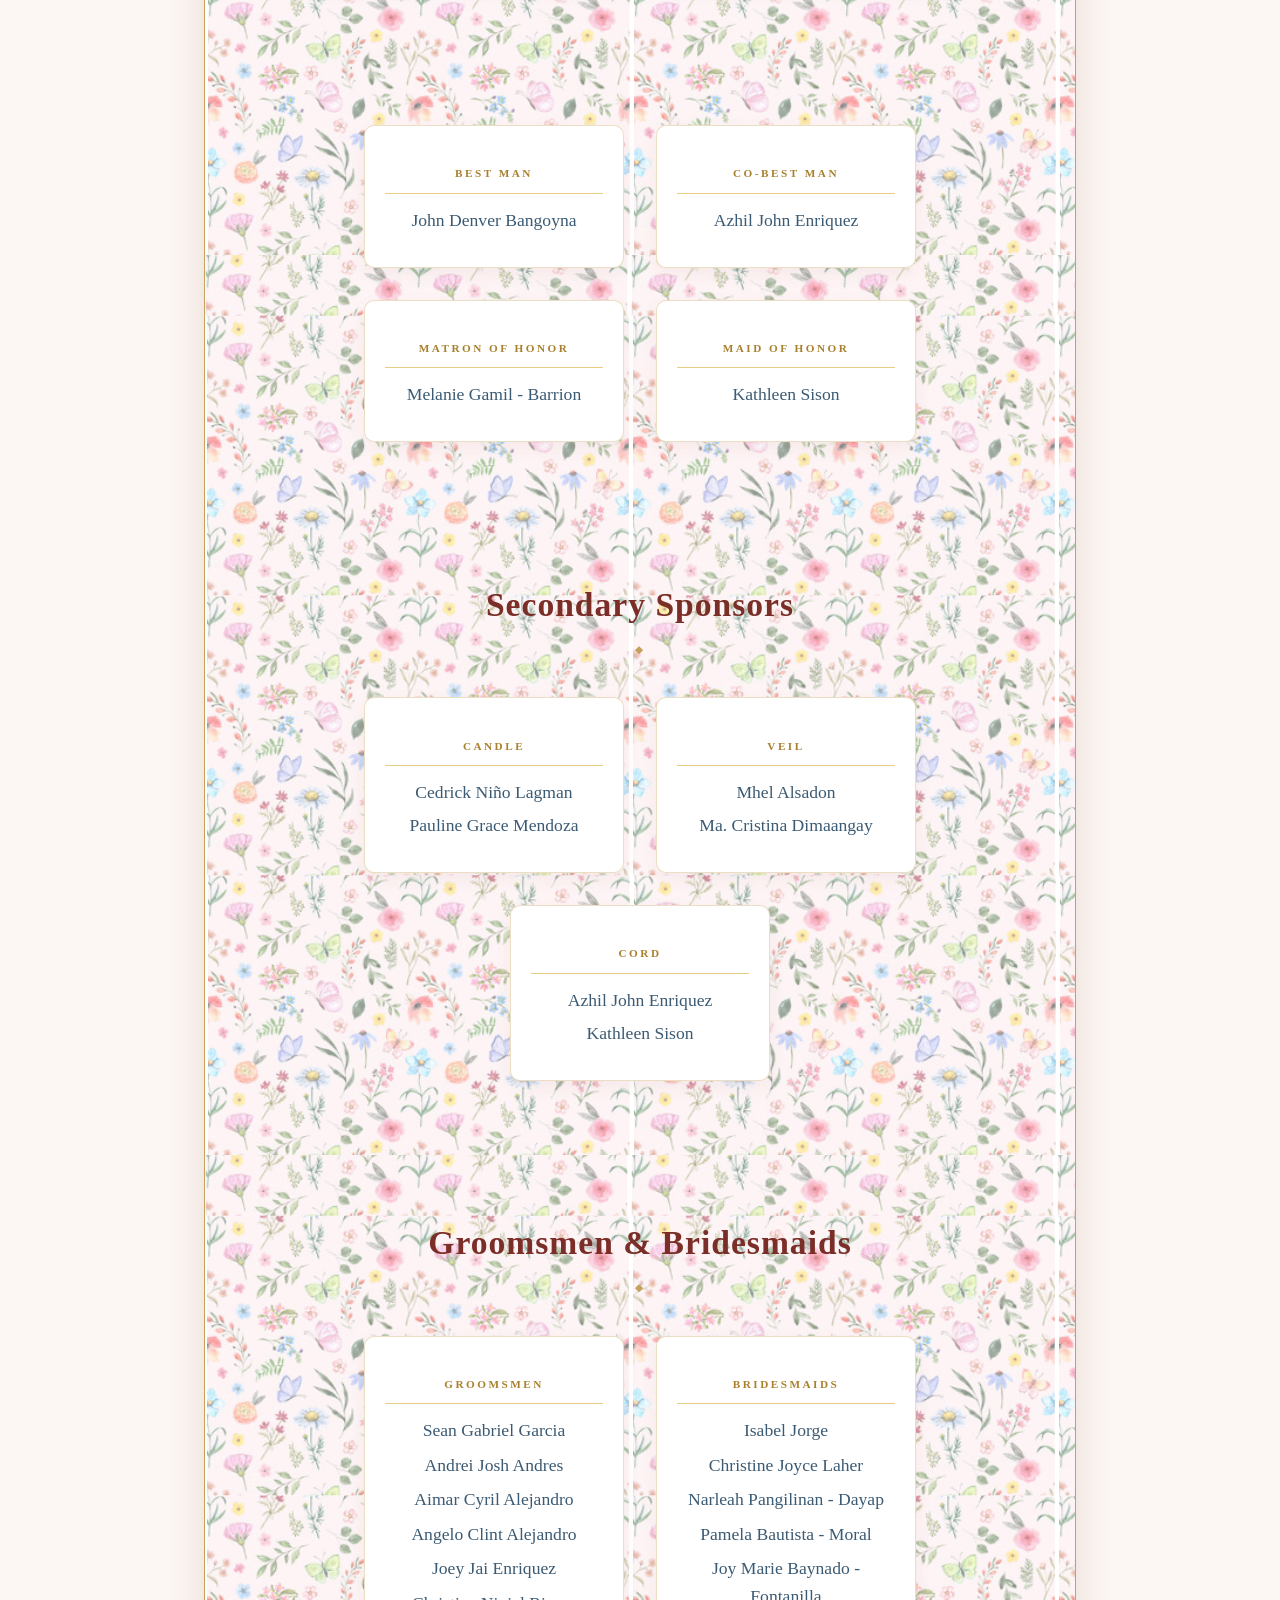
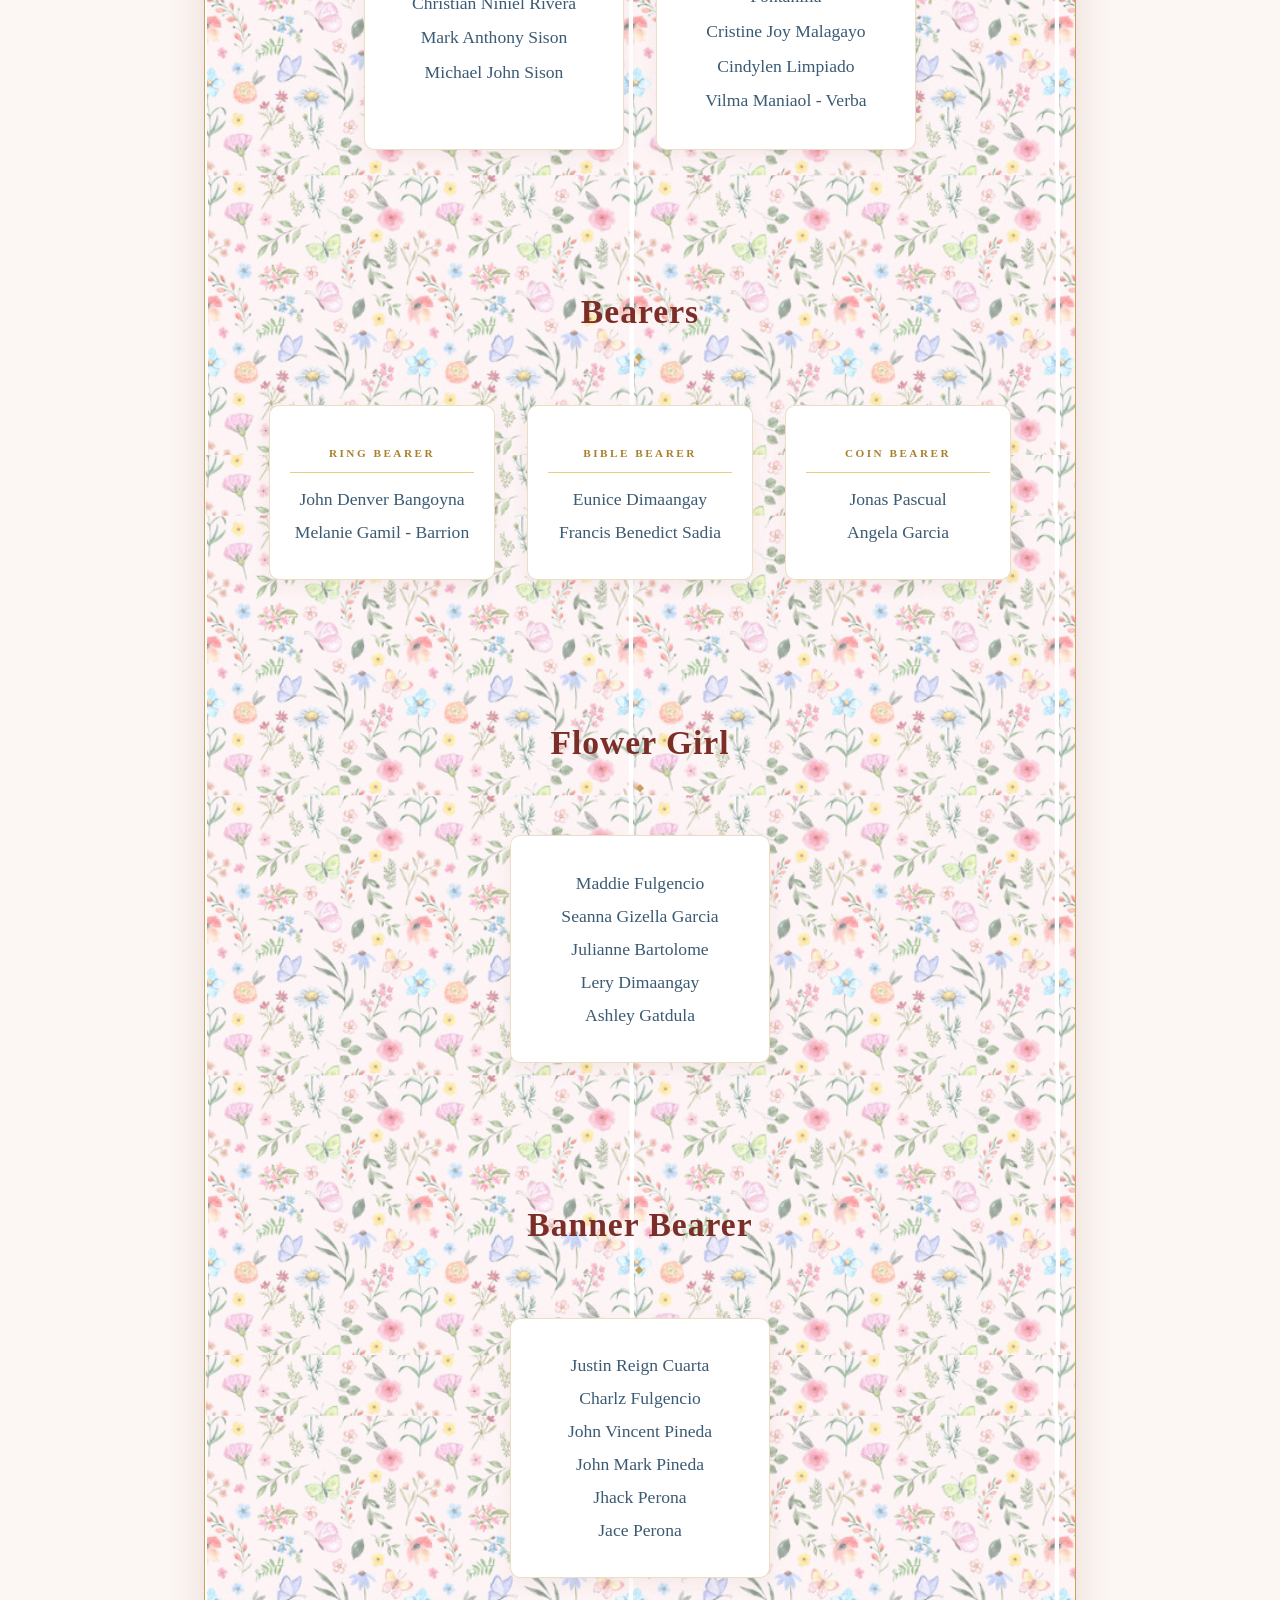
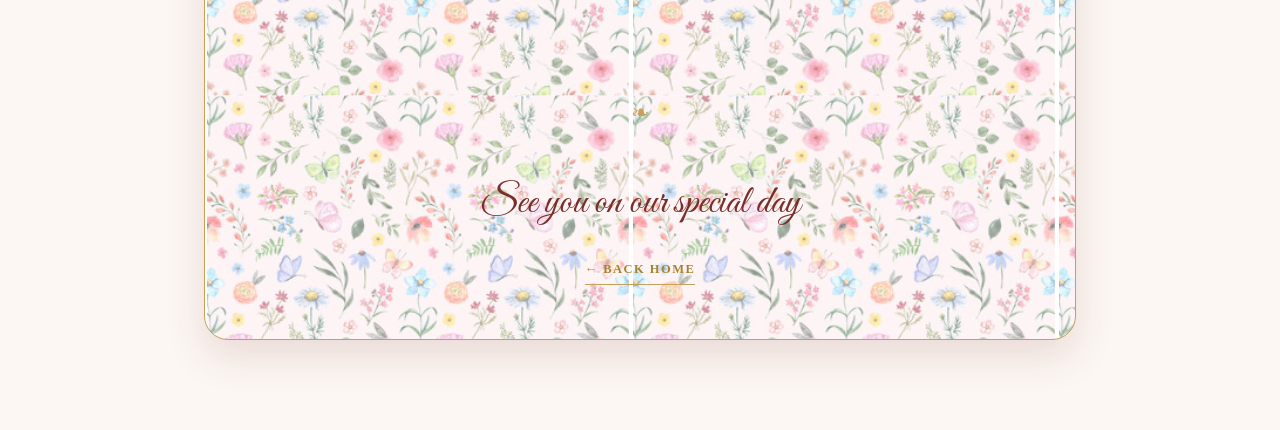
==== commit 69341ff1: "Updated entourage and FAQ pages" ====
--- a/entourage.html
+++ b/entourage.html
@@ -74,6 +74,7 @@
         <li>Mr. Danilo De Guzman</li>
         <li>Mr. Albert Custodio</li>
         <li>Mr. Antonio Canaria</li>
+        <li>Mr. Jayson Abonado</li>
       </ul>
     </div>
     <div class="ent-block">
@@ -90,6 +91,7 @@
         <li>Mrs. Josie Pizarro</li>
         <li>Mrs. Charito Valentos</li>
         <li>Mrs. Irene Salaria</li>
+        <li>Mrs. Isaly Enriquez</li>
       </ul>
     </div>
   </div>
@@ -209,6 +211,7 @@
               <p class="ent-name">Seanna Gizella Garcia</p>
               <p class="ent-name">Julianne Bartolome</p>
               <p class="ent-name">Lery Dimaangay</p>
+              <p class="ent-name">Ashley Gatdula</p>
             </div>
           </div>
         </section>
